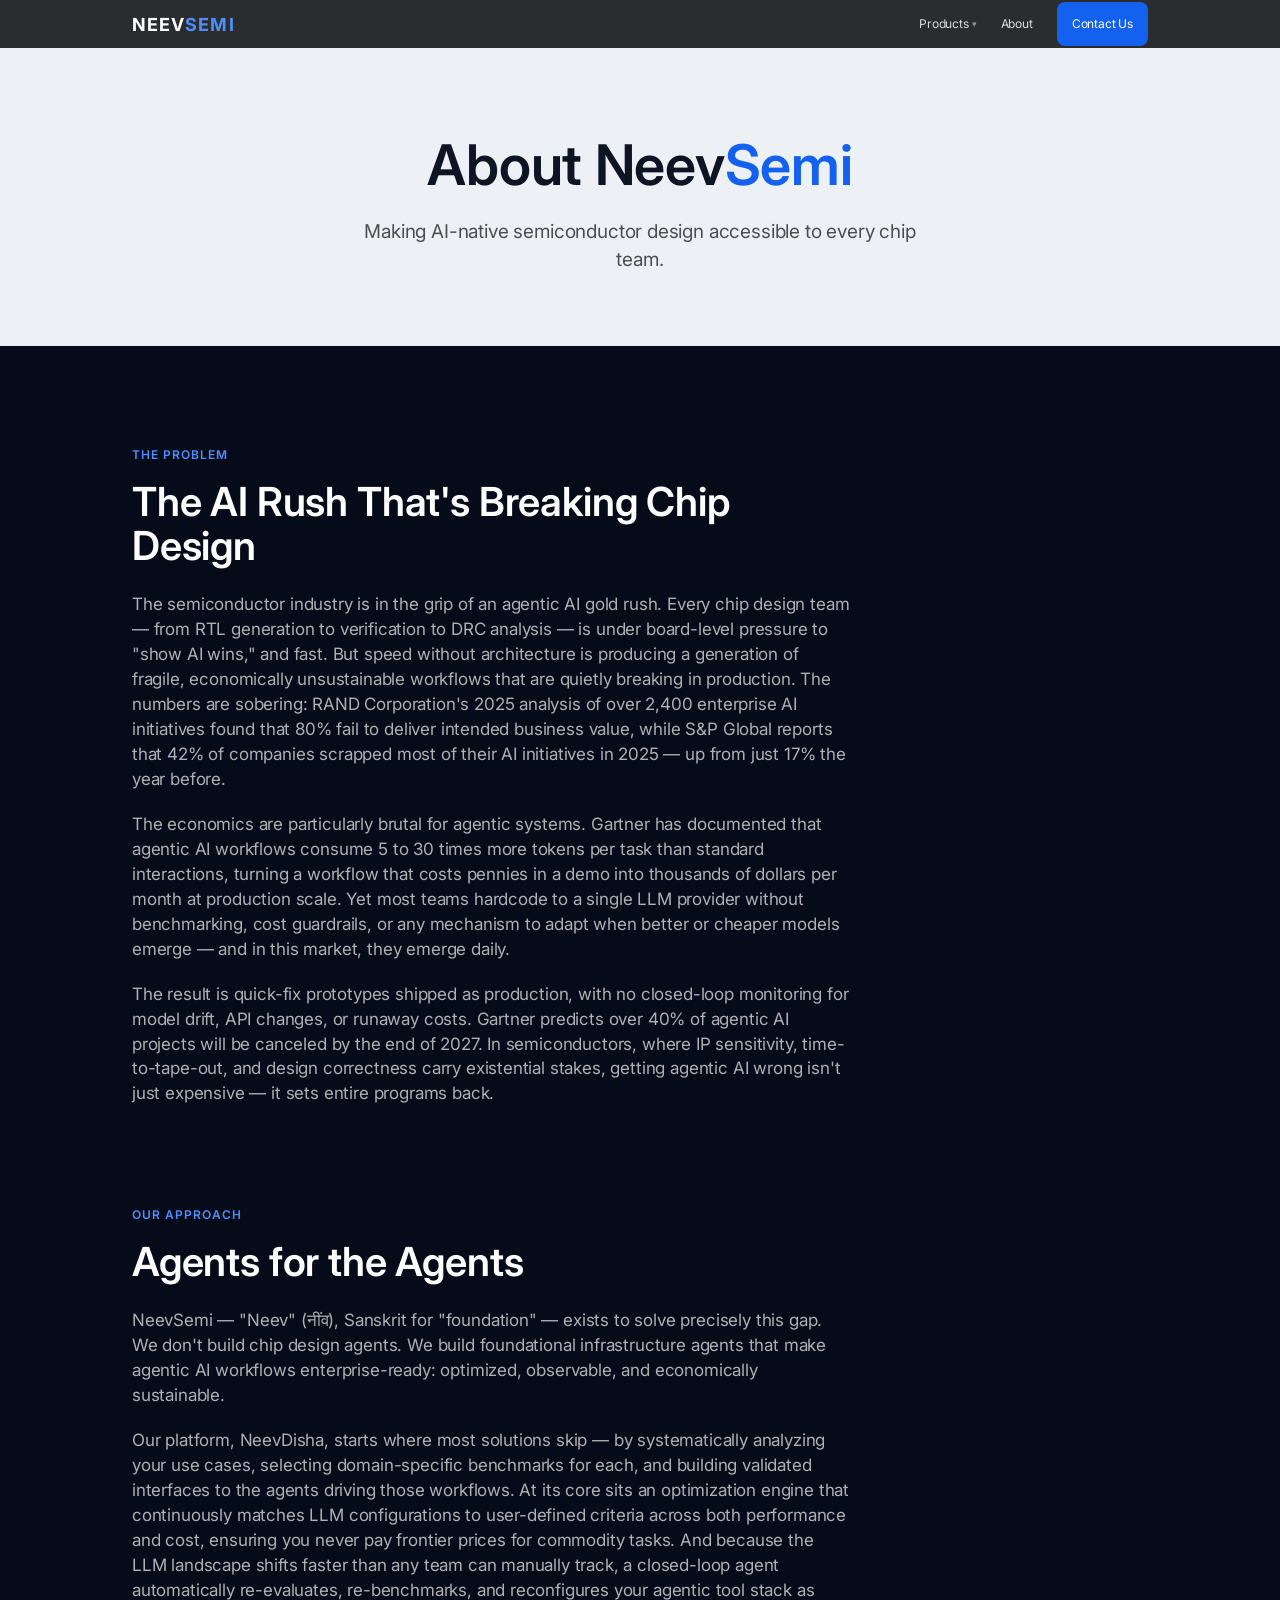
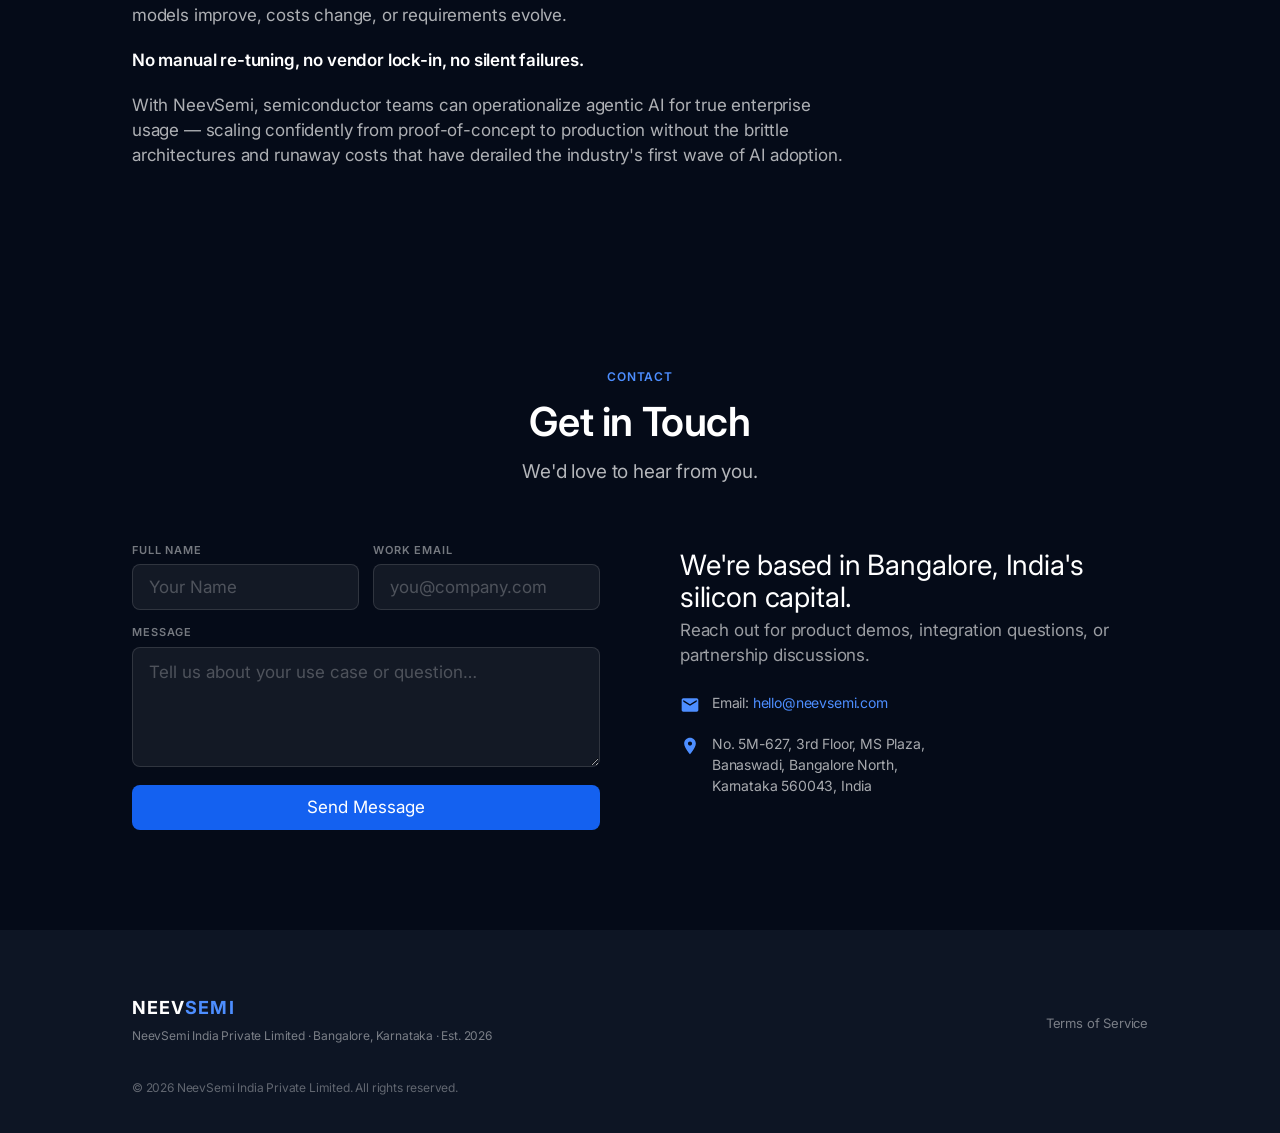
==== about.html @ b7b3175f "Production polish: metadata, security, accessibility, responsive fixes" ====
<!DOCTYPE html>
<html lang="en">
<head>
  <meta charset="UTF-8" />
  <meta name="viewport" content="width=device-width, initial-scale=1.0" />
  <title>About Us | NeevSemi</title>
  <meta name="description" content="NeevSemi builds foundational infrastructure agents that make agentic AI workflows enterprise-ready for semiconductor teams." />
  <link rel="canonical" href="https://neevsemi.com/about.html" />
  <!-- Favicon -->
  <link rel="icon" type="image/png" sizes="32x32" href="logo.png" />
  <link rel="icon" type="image/png" sizes="16x16" href="logo.png" />
  <link rel="apple-touch-icon" href="logo.png" />
  <!-- Open Graph -->
  <meta property="og:type"        content="website" />
  <meta property="og:url"         content="https://neevsemi.com/about.html" />
  <meta property="og:title"       content="About Us | NeevSemi" />
  <meta property="og:description" content="NeevSemi builds foundational infrastructure agents that make agentic AI workflows enterprise-ready for semiconductor teams." />
  <meta property="og:site_name"   content="NeevSemi" />
  <!-- Twitter Card -->
  <meta name="twitter:card"        content="summary" />
  <meta name="twitter:title"       content="About Us | NeevSemi" />
  <meta name="twitter:description" content="NeevSemi builds foundational infrastructure agents that make agentic AI workflows enterprise-ready for semiconductor teams." />
  <link rel="stylesheet" href="css/styles.css" />
</head>
<body>
<a href="#main" class="skip-link">Skip to main content</a>

<!-- ═══ NAV ═══════════════════════════════════════════════════════════ -->
<nav class="nav">
  <div class="nav__inner">
    <a href="index.html" class="nav__logo">Neev<span>Semi</span></a>
    <ul class="nav__links">
      <li class="nav-dropdown">
        <a href="#">Products</a>
        <div class="dropdown-menu">
          <a href="products/neeVdisha.html">NeevDisha<span>Foundational Agentic Platform</span></a>
        </div>
      </li>
      <li><a href="about.html">About</a></li>
      <li><a href="about.html#contact" class="nav__cta-link">Contact Us</a></li>
    </ul>
    <button class="nav__hamburger" aria-label="Menu">
      <span></span><span></span><span></span>
    </button>
  </div>
</nav>

<div class="mobile-menu" role="dialog" aria-modal="true" aria-label="Navigation">
  <a href="products/neeVdisha.html">NeevDisha</a>
  <a href="about.html">About</a>
  <a href="about.html#contact" class="mob-cta">Contact Us</a>
</div>

<main id="main">
<!-- ═══ HERO ═══════════════════════════════════════════════════════════ -->
<section class="section section--light page-hero" style="padding-top:calc(48px + 88px);padding-bottom:72px;text-align:center;">
  <div class="inner">
    <h1 class="fade-up d2" style="font-family:var(--font-display);font-size:56px;font-weight:600;line-height:1.07;color:var(--near-black);max-width:640px;margin:0 auto 22px;">About Neev<span style="color:var(--apple-blue);">Semi</span></h1>
    <p class="fade-up d3" style="font-size:19px;line-height:1.47;color:var(--text-sec-light);max-width:560px;margin:0 auto;">Making AI-native semiconductor design accessible to every chip team.</p>
  </div>
</section>

<!-- ═══ THE PROBLEM ═══════════════════════════════════════════════════════ -->
<section class="section section--dark">
  <div class="inner">
    <div class="reveal" style="max-width:720px;">
      <p style="font-size:12px;font-weight:600;letter-spacing:.08em;text-transform:uppercase;color:var(--bright-blue);margin-bottom:16px;">The Problem</p>
      <h2 style="font-family:var(--font-display);font-size:40px;font-weight:600;line-height:1.10;color:var(--white);margin-bottom:24px;">The AI Rush That's Breaking Chip Design</h2>
      <p style="font-size:17px;line-height:1.47;color:rgba(255,255,255,0.68);margin-bottom:20px;">The semiconductor industry is in the grip of an agentic AI gold rush. Every chip design team — from RTL generation to verification to DRC analysis — is under board-level pressure to "show AI wins," and fast. But speed without architecture is producing a generation of fragile, economically unsustainable workflows that are quietly breaking in production. The numbers are sobering: RAND Corporation's 2025 analysis of over 2,400 enterprise AI initiatives found that 80% fail to deliver intended business value, while S&P Global reports that 42% of companies scrapped most of their AI initiatives in 2025 — up from just 17% the year before.</p>
      <p style="font-size:17px;line-height:1.47;color:rgba(255,255,255,0.68);margin-bottom:20px;">The economics are particularly brutal for agentic systems. Gartner has documented that agentic AI workflows consume 5 to 30 times more tokens per task than standard interactions, turning a workflow that costs pennies in a demo into thousands of dollars per month at production scale. Yet most teams hardcode to a single LLM provider without benchmarking, cost guardrails, or any mechanism to adapt when better or cheaper models emerge — and in this market, they emerge daily.</p>
      <p style="font-size:17px;line-height:1.47;color:rgba(255,255,255,0.68);">The result is quick-fix prototypes shipped as production, with no closed-loop monitoring for model drift, API changes, or runaway costs. Gartner predicts over 40% of agentic AI projects will be canceled by the end of 2027. In semiconductors, where IP sensitivity, time-to-tape-out, and design correctness carry existential stakes, getting agentic AI wrong isn't just expensive — it sets entire programs back.</p>
    </div>
  </div>
</section>

<!-- ═══ ABOUT ════════════════════════════════════════════════════════════ -->
<section class="section section--dark" style="padding-top:0;">
  <div class="inner">
    <div class="reveal" style="max-width:720px;">
      <p style="font-size:12px;font-weight:600;letter-spacing:.08em;text-transform:uppercase;color:var(--bright-blue);margin-bottom:16px;">Our Approach</p>
      <h2 style="font-family:var(--font-display);font-size:40px;font-weight:600;line-height:1.10;color:var(--white);margin-bottom:24px;">Agents for the Agents</h2>
      <p style="font-size:17px;line-height:1.47;color:rgba(255,255,255,0.68);margin-bottom:20px;">NeevSemi — "Neev" (नींव), Sanskrit for "foundation" — exists to solve precisely this gap. We don't build chip design agents. We build foundational infrastructure agents that make agentic AI workflows enterprise-ready: optimized, observable, and economically sustainable.</p>
      <p style="font-size:17px;line-height:1.47;color:rgba(255,255,255,0.68);margin-bottom:20px;">Our platform, NeevDisha, starts where most solutions skip — by systematically analyzing your use cases, selecting domain-specific benchmarks for each, and building validated interfaces to the agents driving those workflows. At its core sits an optimization engine that continuously matches LLM configurations to user-defined criteria across both performance and cost, ensuring you never pay frontier prices for commodity tasks. And because the LLM landscape shifts faster than any team can manually track, a closed-loop agent automatically re-evaluates, re-benchmarks, and reconfigures your agentic tool stack as models improve, costs change, or requirements evolve.</p>
      <p style="font-size:17px;line-height:1.47;color:var(--white);font-weight:600;margin-bottom:20px;">No manual re-tuning, no vendor lock-in, no silent failures.</p>
      <p style="font-size:17px;line-height:1.47;color:rgba(255,255,255,0.68);">With NeevSemi, semiconductor teams can operationalize agentic AI for true enterprise usage — scaling confidently from proof-of-concept to production without the brittle architectures and runaway costs that have derailed the industry's first wave of AI adoption.</p>
    </div>
  </div>
</section>

<!-- ═══ CONTACT ══════════════════════════════════════════════════════════ -->
<section class="section section--dark" id="contact">
  <div class="inner">
    <div class="sec-header reveal">
      <p class="eyebrow">Contact</p>
      <h2>Get in Touch</h2>
      <p>We'd love to hear from you.</p>
    </div>
    <div class="contact-wrap reveal">
      <form class="contact-form" novalidate autocomplete="on">
        <!-- Honeypot — hidden from users, catches bots -->
        <div class="hn-pot" aria-hidden="true">
          <label for="website_url">Website</label>
          <input type="text" id="website_url" name="website_url" tabindex="-1" autocomplete="off" />
        </div>
        <div class="field">
          <label for="fname">Full Name</label>
          <input type="text" id="fname" name="name" placeholder="Your Name" required autocomplete="name" maxlength="200" />
        </div>
        <div class="field">
          <label for="femail">Work Email</label>
          <input type="email" id="femail" name="email" placeholder="you@company.com" required autocomplete="email" maxlength="254" />
        </div>
        <div class="field full">
          <label for="fmsg">Message</label>
          <textarea id="fmsg" name="message" placeholder="Tell us about your use case or question…" required maxlength="5000"></textarea>
        </div>
        <div class="full" style="margin-top:4px;">
          <button type="submit" class="btn btn--blue" style="width:100%;justify-content:center;font-size:17px;padding:13px 22px;" aria-label="Send message">Send Message</button>
        </div>
      </form>
      <div class="contact-info">
        <div>
          <h3>We're based in Bangalore, India's silicon capital.</h3>
          <p>Reach out for product demos, integration questions, or partnership discussions.</p>
        </div>
        <div style="display:flex;flex-direction:column;gap:18px;">
          <div class="info-item">
            <svg viewBox="0 0 24 24" fill="none" xmlns="http://www.w3.org/2000/svg">
              <path d="M20 4H4c-1.1 0-2 .9-2 2v12c0 1.1.9 2 2 2h16c1.1 0 2-.9 2-2V6c0-1.1-.9-2-2-2zm0 4l-8 5-8-5V6l8 5 8-5v2z" fill="currentColor"/>
            </svg>
            <p>Email: <a href="mailto:hello@neevsemi.com">hello@neevsemi.com</a></p>
          </div>
          <div class="info-item">
            <svg viewBox="0 0 24 24" fill="none" xmlns="http://www.w3.org/2000/svg">
              <path d="M12 2C8.13 2 5 5.13 5 9c0 5.25 7 13 7 13s7-7.75 7-13c0-3.87-3.13-7-7-7zm0 9.5c-1.38 0-2.5-1.12-2.5-2.5S10.62 6.5 12 6.5s2.5 1.12 2.5 2.5S13.38 11.5 12 11.5z" fill="currentColor"/>
            </svg>
            <p>No. 5M-627, 3rd Floor, MS Plaza,<br>Banaswadi, Bangalore North,<br>Karnataka 560043, India</p>
          </div>
        </div>
      </div>
    </div>
  </div>
</section>

</main>

<!-- ═══ FOOTER ══════════════════════════════════════════════════════════ -->
<footer class="footer">
  <div class="footer__inner">
    <div class="footer__simple">
      <div class="footer__brand-simple">
        <h3>Neev<span>Semi</span></h3>
        <p>NeevSemi India Private Limited · Bangalore, Karnataka · Est. 2026</p>
      </div>
      <div class="footer__legal-simple">
        <a href="terms.html">Terms of Service</a>
      </div>
    </div>
    <div class="footer__bottom">
      <span>© 2026 NeevSemi India Private Limited. All rights reserved.</span>
      
    </div>
  </div>
</footer>

<script src="js/main.js"></script>
</body>
</html>
---- css/styles.css ----
@import url('https://fonts.googleapis.com/css2?family=Inter:wght@300;400;500;600;700&display=swap');

/* =====================================================================
   NEEVSEMI — Design System
   ===================================================================== */

/* ─── CUSTOM PROPERTIES ─────────────────────────────────────────────── */
:root {
  --black:           #050b18;
  --light-gray:      #edf0f5;
  --near-black:      #0d1524;
  --apple-blue:      #1461f0;
  --link-blue:       #1047cc;
  --bright-blue:     #4d8eff;
  --white:           #ffffff;
  --dark-surf:       #0f1928;
  --dark-surf-2:     #0d1726;
  --text-sec-light:  rgba(0,0,0,0.68);
  --text-tert-light: rgba(0,0,0,0.44);
  --card-shadow:     rgba(10,30,80,0.13) 0px 4px 28px 0px;

  --font-display: 'Inter', 'Segoe UI', 'Helvetica Neue', Arial, sans-serif;
  --font-text:    'Inter', 'Segoe UI', 'Helvetica Neue', Arial, sans-serif;

  --content-max: 1060px;
  --sec-pad: 100px 0;
}

/* ─── RESET ──────────────────────────────────────────────────────────── */
*, *::before, *::after { box-sizing: border-box; margin: 0; padding: 0; }
html  { scroll-behavior: smooth; }
body  {
  font-family: var(--font-text);
  font-size: 17px;
  line-height: 1.5;
  letter-spacing: -0.01em;
  color: var(--near-black);
  background: var(--light-gray);
  -webkit-font-smoothing: antialiased;
  overflow-x: hidden;
}
a    { text-decoration: none; color: inherit; }
img, svg { display: block; max-width: 100%; }
ul   { list-style: none; }
button { cursor: pointer; border: none; background: none; font: inherit; }

/* Scroll margin so anchor links don't hide behind fixed nav */
[id] { scroll-margin-top: 64px; }

/* Skip to main content — keyboard accessibility */
.skip-link {
  position: absolute;
  left: -9999px;
  top: 6px;
  z-index: 99999;
  background: var(--apple-blue);
  color: var(--white);
  padding: 8px 16px;
  border-radius: 4px;
  font-size: 14px;
  font-weight: 600;
}
.skip-link:focus { left: 6px; outline: 2px solid var(--white); }

/* Focus-visible — keyboard nav only, no mouse outline */
:focus { outline: none; }
:focus-visible {
  outline: 2px solid var(--apple-blue);
  outline-offset: 3px;
  border-radius: 4px;
}

/* Reduced motion */
@media (prefers-reduced-motion: reduce) {
  *, *::before, *::after {
    animation-duration: 0.01ms !important;
    animation-iteration-count: 1 !important;
    transition-duration: 0.01ms !important;
  }
}

/* ─── NAVIGATION ─────────────────────────────────────────────────────── */
.nav {
  position: fixed;
  inset: 0 0 auto 0;
  z-index: 9999;
  height: 48px;
  background: rgba(0,0,0,0.82);
  backdrop-filter: saturate(180%) blur(20px);
  -webkit-backdrop-filter: saturate(180%) blur(20px);
  display: flex;
  align-items: center;
}
.nav__inner {
  width: 100%;
  max-width: var(--content-max);
  margin: 0 auto;
  padding: 0 22px;
  display: flex;
  align-items: center;
  justify-content: space-between;
}
.nav__logo {
  font-family: var(--font-display);
  font-size: 18px;
  font-weight: 700;
  color: var(--white);
  letter-spacing: 0.06em;
  text-transform: uppercase;
}
.nav__logo span { color: var(--bright-blue); }

.nav__links {
  display: flex;
  align-items: center;
  gap: 24px;
}
.nav__links a {
  font-size: 12px;
  font-weight: 400;
  color: rgba(255,255,255,0.82);
  transition: color 0.2s;
}
.nav__links a:hover { color: var(--white); }

.nav__links .nav-dropdown {
  position: relative;
}
.nav__links .nav-dropdown > a { display: flex; align-items: center; gap: 3px; }
.nav__links .nav-dropdown > a::after {
  content: '▾';
  font-size: 9px;
  opacity: 0.6;
}
.dropdown-menu {
  opacity: 0;
  pointer-events: none;
  position: absolute;
  top: calc(100% + 12px);
  left: 50%;
  transform: translateX(-50%) translateY(6px);
  background: rgba(30,30,30,0.96);
  backdrop-filter: blur(20px);
  border-radius: 12px;
  padding: 8px;
  min-width: 200px;
  box-shadow: 0 8px 32px rgba(0,0,0,0.4);
  transition: opacity 0.18s ease, transform 0.18s ease;
}
/* invisible bridge covers the gap between the trigger and dropdown */
.dropdown-menu::before {
  content: '';
  position: absolute;
  top: -16px;
  left: 0;
  right: 0;
  height: 16px;
}
.nav-dropdown:hover .dropdown-menu {
  opacity: 1;
  pointer-events: auto;
  transform: translateX(-50%) translateY(0);
}
.dropdown-menu a {
  display: block;
  padding: 10px 14px;
  font-size: 13px;
  color: rgba(255,255,255,0.82);
  border-radius: 8px;
  transition: background 0.15s;
}
.dropdown-menu a:hover { background: rgba(255,255,255,0.08); color: var(--white); }
.dropdown-menu a span {
  display: block;
  font-size: 11px;
  color: rgba(255,255,255,0.4);
  margin-top: 2px;
}

.nav__cta-link {
  background: var(--apple-blue) !important;
  color: var(--white) !important;
  padding: 6px 15px;
  border-radius: 8px;
  font-size: 12px !important;
  opacity: 1 !important;
}
.nav__cta-link:hover { background: #1052d6 !important; }

/* Hamburger */
.nav__hamburger {
  display: none;
  flex-direction: column;
  gap: 5px;
  padding: 6px;
}
.nav__hamburger span {
  display: block;
  width: 20px;
  height: 1.5px;
  background: var(--white);
  transition: transform 0.3s, opacity 0.3s;
  border-radius: 2px;
}
.nav__hamburger.open span:nth-child(1) { transform: translateY(6.5px) rotate(45deg); }
.nav__hamburger.open span:nth-child(2) { opacity: 0; }
.nav__hamburger.open span:nth-child(3) { transform: translateY(-6.5px) rotate(-45deg); }

/* Mobile overlay */
.mobile-menu {
  display: none;
  position: fixed;
  inset: 48px 0 0 0;
  z-index: 9998;
  background: rgba(0,0,0,0.97);
  flex-direction: column;
  align-items: center;
  justify-content: center;
  gap: 28px;
  opacity: 0;
  pointer-events: none;
  transition: opacity 0.25s;
}
.mobile-menu.open { opacity: 1; pointer-events: all; }
.mobile-menu a {
  font-family: var(--font-display);
  font-size: 28px;
  font-weight: 400;
  color: var(--white);
  letter-spacing: 0.196px;
  transition: color 0.2s;
}
.mobile-menu a:hover { color: var(--bright-blue); }
.mobile-menu .mob-cta {
  background: var(--apple-blue);
  padding: 10px 28px;
  border-radius: 8px;
  font-size: 17px !important;
  color: var(--white);
}

/* ─── SECTIONS ───────────────────────────────────────────────────────── */
.section { width: 100%; padding: var(--sec-pad); }
.section--dark  { background: var(--black);      color: var(--white); }
.section--light { background: var(--light-gray); color: var(--near-black); }
.section--white { background: var(--white);      color: var(--near-black); }
.inner {
  max-width: var(--content-max);
  margin: 0 auto;
  padding: 0 22px;
}

/* ─── HERO ───────────────────────────────────────────────────────────── */
.hero {
  min-height: 100vh;
  display: flex;
  align-items: center;
  justify-content: center;
  padding-top: 48px;
  text-align: center;
  position: relative;
  overflow: hidden;
}
.hero__bg-pattern {
  position: absolute;
  inset: 0;
  pointer-events: none;
  opacity: 0.04;
}
.hero__content { position: relative; z-index: 1; }

.hero__eyebrow {
  font-family: var(--font-text);
  font-size: 14px;
  font-weight: 600;
  letter-spacing: 0.08em;
  text-transform: uppercase;
  color: var(--bright-blue);
  margin-bottom: 20px;
  display: flex;
  align-items: center;
  justify-content: center;
  gap: 8px;
}
.hero__eyebrow::before,
.hero__eyebrow::after {
  content: '';
  width: 32px;
  height: 1px;
  background: var(--bright-blue);
  opacity: 0.5;
}
.hero__headline {
  font-family: var(--font-display);
  font-size: 56px;
  font-weight: 600;
  line-height: 1.07;
  letter-spacing: -0.28px;
  max-width: 680px;
  margin: 0 auto 24px;
}
.hero__headline em { font-style: normal; color: var(--bright-blue); }
.hero__sub {
  font-size: 19px;
  font-weight: 400;
  line-height: 1.47;
  letter-spacing: -0.374px;
  max-width: 560px;
  margin: 0 auto 16px;
}
.hero--dark .hero__sub { color: rgba(255,255,255,0.72); }

.hero__tagline {
  font-size: 14px;
  color: rgba(255,255,255,0.38);
  letter-spacing: 0.04em;
  margin-bottom: 40px;
  font-family: var(--font-text);
}
.hero__tagline span { color: rgba(255,255,255,0.6); }

.hero__ctas {
  display: flex;
  gap: 16px;
  justify-content: center;
  flex-wrap: wrap;
}

/* ─── BUTTONS ────────────────────────────────────────────────────────── */
.btn {
  display: inline-flex;
  align-items: center;
  justify-content: center;
  font-family: var(--font-text);
  font-size: 17px;
  font-weight: 400;
  line-height: 1;
  padding: 10px 22px;
  border-radius: 8px;
  border: 1px solid transparent;
  transition: background 0.18s, border-color 0.18s;
}
.btn--blue       { background: var(--apple-blue); color: var(--white); }
.btn--blue:hover { background: #1052d6; }
.btn--dark       { background: var(--near-black); color: var(--white); }
.btn--dark:hover { background: #162035; }

.btn--pill-white {
  background: transparent;
  color: var(--white);
  border-color: rgba(255,255,255,0.45);
  border-radius: 8px;
}
.btn--pill-white:hover { border-color: var(--white); }

.btn--pill-blue-outline {
  background: transparent;
  color: var(--link-blue);
  border-color: var(--link-blue);
  border-radius: 8px;
}
.btn--pill-blue-outline:hover { background: rgba(20,97,240,0.07); }

.btn--pill-blue {
  background: var(--apple-blue);
  color: var(--white);
  border-radius: 8px;
  padding: 10px 22px;
}
.btn--pill-blue:hover { background: #1052d6; }

/* ─── LEARN MORE LINKS ───────────────────────────────────────────────── */
.lm { font-size: 17px; color: var(--bright-blue); display: inline-flex; align-items: center; gap: 3px; }
.lm::after { content: ' ›'; }
.lm:hover  { text-decoration: underline; }
.lm--dark  { color: var(--link-blue); }

/* ─── SECTION HEADER ─────────────────────────────────────────────────── */
.sec-header        { text-align: center; margin-bottom: 56px; }
.sec-header .eyebrow {
  font-size: 12px;
  font-weight: 600;
  letter-spacing: 0.08em;
  text-transform: uppercase;
  margin-bottom: 14px;
}
.section--dark  .sec-header .eyebrow { color: var(--bright-blue); }
.section--light .sec-header .eyebrow { color: var(--apple-blue); }

.sec-header h2 {
  font-family: var(--font-display);
  font-size: 40px;
  font-weight: 600;
  line-height: 1.10;
  letter-spacing: -0.01em;
  margin-bottom: 14px;
}
.section--dark  .sec-header h2 { color: var(--white); }
.section--light .sec-header h2 { color: var(--near-black); }

.sec-header p {
  font-size: 19px;
  font-weight: 400;
  line-height: 1.47;
  max-width: 560px;
  margin: 0 auto;
}
.section--dark  .sec-header p { color: rgba(255,255,255,0.70); }
.section--light .sec-header p { color: var(--text-sec-light); }

/* ─── VALUE PROPS ────────────────────────────────────────────────────── */
.value-grid {
  display: grid;
  grid-template-columns: repeat(3, 1fr);
  gap: 20px;
}
.value-card {
  background: var(--white);
  border-radius: 12px;
  padding: 36px 28px;
  box-shadow: var(--card-shadow);
}
.value-card__icon {
  width: 44px;
  height: 44px;
  margin-bottom: 20px;
  color: var(--apple-blue);
}
.value-card__title {
  font-family: var(--font-display);
  font-size: 21px;
  font-weight: 700;
  line-height: 1.19;
  letter-spacing: 0.231px;
  color: var(--near-black);
  margin-bottom: 10px;
}
.value-card__body {
  font-size: 17px;
  line-height: 1.47;
  letter-spacing: -0.374px;
  color: var(--text-sec-light);
}

/* ─── PRODUCT CARDS ──────────────────────────────────────────────────── */
.product-grid {
  display: grid;
  grid-template-columns: repeat(3, 1fr);
  gap: 20px;
}
.product-card {
  background: var(--white);
  border-radius: 12px;
  overflow: hidden;
  box-shadow: var(--card-shadow);
  display: flex;
  flex-direction: column;
}
.product-card__vis {
  background: var(--near-black);
  min-height: 210px;
  display: flex;
  align-items: center;
  justify-content: center;
  padding: 32px;
}
.product-card__tag {
  font-size: 11px;
  font-weight: 600;
  letter-spacing: 0.1em;
  text-transform: uppercase;
  color: var(--bright-blue);
  margin-bottom: 6px;
}
.product-card__body {
  padding: 24px 24px 28px;
  flex: 1;
  display: flex;
  flex-direction: column;
}
.product-card__title {
  font-family: var(--font-display);
  font-size: 21px;
  font-weight: 700;
  line-height: 1.19;
  letter-spacing: 0.231px;
  color: var(--near-black);
  margin-bottom: 8px;
}
.product-card__desc {
  font-size: 14px;
  line-height: 1.43;
  letter-spacing: -0.224px;
  color: var(--text-sec-light);
  flex: 1;
  margin-bottom: 20px;
}
.product-card__links { display: flex; gap: 18px; align-items: center; }
.pc-link {
  font-size: 14px;
  letter-spacing: -0.224px;
  color: var(--link-blue);
  display: inline-flex;
  align-items: center;
  gap: 2px;
}
.pc-link::after  { content: ' ›'; }
.pc-link:hover   { text-decoration: underline; }

/* ─── PLATFORM SECTION ───────────────────────────────────────────────── */
.platform-intro { max-width: 640px; margin: 0 auto 56px; text-align: center; }
.platform-intro h2 {
  font-family: var(--font-display);
  font-size: 40px;
  font-weight: 600;
  line-height: 1.10;
  color: var(--white);
  margin-bottom: 12px;
}
.platform-intro .sub-name {
  font-size: 14px;
  color: rgba(255,255,255,0.4);
  letter-spacing: 0.04em;
  margin-bottom: 20px;
}
.platform-intro p { font-size: 17px; color: rgba(255,255,255,0.72); line-height: 1.47; }

/* ─── ARCH STEPS ─────────────────────────────────────────────────────── */
.arch-strip {
  display: grid;
  grid-template-columns: repeat(4, 1fr);
  gap: 3px;
  border-radius: 12px;
  overflow: hidden;
  margin-top: 16px;
}
.arch-step {
  background: var(--dark-surf);
  padding: 28px 20px 24px;
  text-align: center;
}
.arch-step__num {
  font-family: var(--font-display);
  font-size: 36px;
  font-weight: 600;
  color: var(--apple-blue);
  margin-bottom: 10px;
  line-height: 1;
}
.arch-step__title {
  font-size: 13px;
  font-weight: 600;
  letter-spacing: 0.06em;
  text-transform: uppercase;
  color: var(--white);
  margin-bottom: 8px;
}
.arch-step__desc {
  font-size: 12px;
  color: rgba(255,255,255,0.52);
  line-height: 1.5;
}

/* ─── ADVANTAGES GRID ────────────────────────────────────────────────── */
.adv-grid {
  display: grid;
  grid-template-columns: repeat(3, 1fr);
  gap: 16px;
  margin-top: 8px;
}
.adv-card {
  background: var(--dark-surf);
  border-radius: 10px;
  padding: 26px 22px;
}
.adv-card__title {
  font-family: var(--font-display);
  font-size: 17px;
  font-weight: 700;
  line-height: 1.24;
  color: var(--white);
  margin-bottom: 10px;
}
.adv-card__body {
  font-size: 14px;
  line-height: 1.43;
  letter-spacing: -0.224px;
  color: rgba(255,255,255,0.58);
}

/* ─── USE CASE CHIPS ─────────────────────────────────────────────────── */
.use-cases { display: flex; flex-wrap: wrap; gap: 10px; margin-top: 32px; }
.chip {
  padding: 8px 18px;
  border-radius: 980px;
  font-size: 14px;
  letter-spacing: -0.224px;
  border: 1px solid;
}
.chip--on {
  background: rgba(0,113,227,0.14);
  border-color: rgba(0,113,227,0.5);
  color: var(--bright-blue);
}
.chip--soon {
  background: rgba(255,255,255,0.04);
  border-color: rgba(255,255,255,0.12);
  color: rgba(255,255,255,0.44);
}

/* ─── BENCHMARK BARS ─────────────────────────────────────────────────── */
.bench-wrap { display: flex; flex-direction: column; gap: 14px; }
.bench-row  { display: flex; align-items: center; gap: 12px; }
.bench-lbl  {
  font-size: 13px;
  font-weight: 500;
  color: rgba(255,255,255,0.82);
  width: 86px;
  text-align: right;
  flex-shrink: 0;
}
.bench-track {
  flex: 1;
  height: 7px;
  background: rgba(255,255,255,0.08);
  border-radius: 980px;
  overflow: hidden;
}
.bench-fill {
  height: 100%;
  border-radius: 980px;
  background: var(--apple-blue);
  width: 0;
  transition: width 1.2s cubic-bezier(0.4, 0, 0.2, 1);
}
.bench-fill.best { background: var(--bright-blue); }
.bench-val {
  font-size: 13px;
  font-weight: 600;
  color: rgba(255,255,255,0.6);
  width: 38px;
  flex-shrink: 0;
}

/* ─── STATS ROW ──────────────────────────────────────────────────────── */
.stats-row { display: flex; gap: 64px; justify-content: center; margin-top: 56px; flex-wrap: wrap; }
.stat { text-align: center; }
.stat__num {
  font-family: var(--font-display);
  font-size: 40px;
  font-weight: 600;
  color: var(--bright-blue);
  line-height: 1;
  margin-bottom: 8px;
}
.stat__lbl { font-size: 14px; color: rgba(255,255,255,0.55); letter-spacing: -0.224px; }

/* ─── ARCHITECTURE DIAGRAM ───────────────────────────────────────────── */
.arch-diag {
  background: var(--dark-surf);
  border-radius: 12px;
  padding: 36px;
  margin-top: 48px;
  text-align: center;
}
.arch-diag__label {
  font-size: 11px;
  font-weight: 600;
  letter-spacing: 0.1em;
  text-transform: uppercase;
  color: rgba(255,255,255,0.38);
  margin-bottom: 28px;
}
.arch-layers { display: flex; flex-direction: column; align-items: center; gap: 6px; }
.arch-layer {
  width: 100%;
  max-width: 520px;
  padding: 14px 20px;
  border-radius: 8px;
  font-size: 14px;
  font-weight: 600;
  text-align: center;
}
.arch-layer--top {
  background: rgba(41,151,255,0.12);
  border: 1px solid rgba(41,151,255,0.28);
  color: var(--bright-blue);
}
.arch-layer--mid {
  background: var(--apple-blue);
  color: var(--white);
}
.arch-layer--bot {
  background: rgba(255,255,255,0.05);
  border: 1px solid rgba(255,255,255,0.1);
  color: rgba(255,255,255,0.65);
  display: flex;
  gap: 24px;
  justify-content: center;
  flex-wrap: wrap;
}
.arch-arrow { color: rgba(255,255,255,0.25); font-size: 16px; line-height: 1; }
.arch-meta  { margin-top: 18px; font-size: 11px; color: rgba(255,255,255,0.3); letter-spacing: 0.04em; }

/* ─── DEPLOY BOX ─────────────────────────────────────────────────────── */
.deploy-box {
  border: 1px solid rgba(255,255,255,0.12);
  border-radius: 12px;
  padding: 32px;
  margin-top: 48px;
  text-align: center;
  position: relative;
}
.deploy-box__label {
  position: absolute;
  top: -10px;
  left: 50%;
  transform: translateX(-50%);
  background: var(--black);
  padding: 0 12px;
  font-size: 11px;
  font-weight: 600;
  letter-spacing: 0.1em;
  text-transform: uppercase;
  color: rgba(255,255,255,0.4);
  white-space: nowrap;
}
.deploy-inner {
  display: grid;
  grid-template-columns: repeat(3, 1fr);
  gap: 16px;
  margin-top: 8px;
}
.deploy-item {
  background: var(--dark-surf);
  border-radius: 8px;
  padding: 20px 16px;
  font-size: 13px;
  font-weight: 600;
  color: rgba(255,255,255,0.72);
  text-align: center;
}
.deploy-item svg { width: 28px; height: 28px; margin: 0 auto 8px; }

/* ─── FEATURE LIST ───────────────────────────────────────────────────── */
.feat-list { display: flex; flex-direction: column; gap: 18px; }
.feat-item {
  display: flex;
  align-items: flex-start;
  gap: 14px;
}
.feat-check {
  width: 22px;
  height: 22px;
  background: var(--apple-blue);
  border-radius: 50%;
  flex-shrink: 0;
  display: flex;
  align-items: center;
  justify-content: center;
  margin-top: 1px;
}
.feat-check::after {
  content: '✓';
  font-size: 11px;
  font-weight: 700;
  color: var(--white);
}
.feat-item p {
  font-size: 17px;
  line-height: 1.47;
  letter-spacing: -0.374px;
}
.feat-item--light p { color: var(--text-sec-light); }
.feat-item--dark  p { color: rgba(255,255,255,0.78); }

/* ─── CONTACT FORM ───────────────────────────────────────────────────── */
.contact-wrap {
  display: grid;
  grid-template-columns: 1fr 1fr;
  gap: 80px;
  align-items: start;
}
.contact-form {
  display: grid;
  grid-template-columns: 1fr 1fr;
  gap: 14px;
}
.contact-form .full { grid-column: 1 / -1; }
.field { display: flex; flex-direction: column; gap: 6px; }
.field label {
  font-size: 11px;
  font-weight: 600;
  letter-spacing: 0.08em;
  text-transform: uppercase;
  color: rgba(255,255,255,0.45);
}
.field input,
.field textarea {
  background: rgba(255,255,255,0.06);
  border: 1px solid rgba(255,255,255,0.12);
  border-radius: 8px;
  padding: 12px 16px;
  font-family: var(--font-text);
  font-size: 17px;
  color: var(--white);
  outline: none;
  transition: border-color 0.2s;
  width: 100%;
}
.field input:focus,
.field textarea:focus {
  border-color: var(--apple-blue);
  outline: 2px solid rgba(0,113,227,0.35);
}
.field textarea     { resize: vertical; min-height: 120px; line-height: 1.47; }
.field ::placeholder { color: rgba(255,255,255,0.25); }
.field--error { border-color: #ff3b30 !important; outline: 2px solid rgba(255,59,48,0.25) !important; }

.contact-info { display: flex; flex-direction: column; gap: 24px; padding-top: 8px; }
.contact-info h3 {
  font-family: var(--font-display);
  font-size: 28px;
  font-weight: 400;
  line-height: 1.14;
  color: var(--white);
  margin-bottom: 4px;
}
.contact-info p { font-size: 17px; color: rgba(255,255,255,0.60); line-height: 1.47; }

.info-item { display: flex; align-items: flex-start; gap: 12px; }
.info-item svg {
  width: 20px;
  height: 20px;
  color: var(--bright-blue);
  flex-shrink: 0;
  margin-top: 3px;
}
.info-item p { font-size: 14px; color: rgba(255,255,255,0.65); line-height: 1.5; }
.info-item a { color: var(--bright-blue); }
.info-item a:hover { text-decoration: underline; }

/* ─── ABOUT SPLIT ────────────────────────────────────────────────────── */
.about-split {
  display: grid;
  grid-template-columns: 1fr 1fr;
  gap: 80px;
  align-items: center;
}
.about-split__text h2 {
  font-family: var(--font-display);
  font-size: 40px;
  font-weight: 600;
  line-height: 1.10;
  color: var(--near-black);
  margin-bottom: 20px;
}
.about-split__text p {
  font-size: 17px;
  line-height: 1.47;
  color: var(--text-sec-light);
  margin-bottom: 14px;
}
.about-split__visual {
  display: flex;
  flex-direction: column;
  gap: 16px;
}
.about-stat-card {
  background: var(--white);
  border-radius: 12px;
  padding: 24px 28px;
  box-shadow: var(--card-shadow);
  display: flex;
  align-items: center;
  gap: 20px;
}
.about-stat-card__num {
  font-family: var(--font-display);
  font-size: 36px;
  font-weight: 600;
  color: var(--apple-blue);
  line-height: 1;
  white-space: nowrap;
}
.about-stat-card__text { font-size: 14px; color: var(--text-sec-light); line-height: 1.4; }
.about-stat-card__text strong { font-weight: 600; color: var(--near-black); display: block; font-size: 15px; }

/* ─── TEAM CARDS ─────────────────────────────────────────────────────── */
.team-grid { display: grid; grid-template-columns: repeat(3, 1fr); gap: 20px; }
.team-card {
  background: var(--white);
  border-radius: 12px;
  padding: 28px 24px;
  box-shadow: var(--card-shadow);
  text-align: center;
}
.team-card__avatar {
  width: 64px;
  height: 64px;
  border-radius: 50%;
  background: linear-gradient(135deg, var(--apple-blue), var(--bright-blue));
  display: flex;
  align-items: center;
  justify-content: center;
  margin: 0 auto 16px;
  font-family: var(--font-display);
  font-size: 22px;
  font-weight: 600;
  color: var(--white);
}
.team-card__name {
  font-family: var(--font-display);
  font-size: 17px;
  font-weight: 600;
  color: var(--near-black);
  margin-bottom: 6px;
}
.team-card__role {
  font-size: 14px;
  color: var(--apple-blue);
  font-weight: 500;
  margin-bottom: 4px;
}
.team-card__din {
  font-size: 12px;
  color: rgba(0,0,0,0.38);
  letter-spacing: 0.03em;
}

/* ─── PAGE HERO (product pages) ──────────────────────────────────────── */
.page-hero {
  padding-top: calc(48px + 88px);
  padding-bottom: 88px;
  text-align: center;
}
.page-hero .eyebrow {
  font-size: 12px;
  font-weight: 600;
  letter-spacing: 0.1em;
  text-transform: uppercase;
  color: var(--bright-blue);
  margin-bottom: 18px;
}
.page-hero h1 {
  font-family: var(--font-display);
  font-size: 56px;
  font-weight: 600;
  line-height: 1.07;
  letter-spacing: -0.28px;
  margin-bottom: 22px;
  max-width: 700px;
  margin-left: auto;
  margin-right: auto;
}
.page-hero p {
  font-size: 19px;
  line-height: 1.47;
  color: rgba(255,255,255,0.70);
  max-width: 560px;
  margin: 0 auto 36px;
}

/* ─── TWO-COL SPLIT ──────────────────────────────────────────────────── */
.two-col {
  display: grid;
  grid-template-columns: 1fr 1fr;
  gap: 72px;
  align-items: center;
}

/* ─── CTA BANNER ─────────────────────────────────────────────────────── */
.cta-banner { text-align: center; padding: 88px 22px; }
.cta-banner h2 {
  font-family: var(--font-display);
  font-size: 40px;
  font-weight: 600;
  line-height: 1.10;
  color: var(--white);
  margin-bottom: 14px;
}
.cta-banner p {
  font-size: 19px;
  color: rgba(255,255,255,0.68);
  margin-bottom: 36px;
  max-width: 480px;
  margin-left: auto;
  margin-right: auto;
}
.cta-banner .cta-btns { display: flex; gap: 16px; justify-content: center; flex-wrap: wrap; }

/* ─── FOOTER ─────────────────────────────────────────────────────────── */
.footer { background: var(--near-black); padding: 64px 0 36px; }
.footer__inner { max-width: var(--content-max); margin: 0 auto; padding: 0 22px; }
.footer__grid {
  display: grid;
  grid-template-columns: 1.6fr 1fr 1fr 1fr 1fr;
  gap: 40px;
  padding-bottom: 52px;
  border-bottom: 1px solid rgba(255,255,255,0.08);
  margin-bottom: 28px;
}
.footer__brand h3 {
  font-family: var(--font-display);
  font-size: 18px;
  font-weight: 700;
  color: var(--white);
  letter-spacing: 0.06em;
  text-transform: uppercase;
  margin-bottom: 8px;
}
.footer__brand h3 span { color: var(--bright-blue); }
.footer__brand .tagline {
  font-size: 11px;
  letter-spacing: 0.08em;
  text-transform: uppercase;
  color: rgba(255,255,255,0.35);
  margin-bottom: 14px;
}
.footer__brand p {
  font-size: 12px;
  color: rgba(255,255,255,0.45);
  line-height: 1.6;
  max-width: 240px;
  margin-bottom: 16px;
}
.footer__brand-links { display: flex; gap: 14px; }
.footer__brand-links a {
  font-size: 12px;
  color: rgba(255,255,255,0.45);
  transition: color 0.2s;
}
.footer__brand-links a:hover { color: var(--white); }

/* Simple footer layout */
.footer__simple {
  display: flex;
  align-items: center;
  justify-content: space-between;
  gap: 24px;
  margin-bottom: 28px;
  flex-wrap: wrap;
}
.footer__brand-simple h3 {
  font-family: var(--font-display);
  font-size: 18px;
  font-weight: 700;
  color: var(--white);
  letter-spacing: 0.06em;
  text-transform: uppercase;
  margin-bottom: 6px;
}
.footer__brand-simple h3 span { color: var(--bright-blue); }
.footer__brand-simple p {
  font-size: 12px;
  color: rgba(255,255,255,0.45);
  margin-bottom: 6px;
}
.footer__brand-simple a {
  font-size: 12px;
  color: rgba(255,255,255,0.45);
  transition: color 0.2s;
}
.footer__brand-simple a:hover { color: var(--white); }
.footer__legal-simple a {
  font-size: 13px;
  color: rgba(255,255,255,0.45);
  transition: color 0.2s;
}
.footer__legal-simple a:hover { color: var(--white); }

.footer__col h4 {
  font-size: 11px;
  font-weight: 600;
  letter-spacing: 0.08em;
  text-transform: uppercase;
  color: rgba(255,255,255,0.42);
  margin-bottom: 18px;
}
.footer__col ul { display: flex; flex-direction: column; gap: 10px; }
.footer__col ul a {
  font-size: 13px;
  color: rgba(255,255,255,0.65);
  transition: color 0.2s;
}
.footer__col ul a:hover { color: var(--white); }

.footer__bottom {
  display: flex;
  align-items: center;
  justify-content: space-between;
  font-size: 12px;
  color: rgba(255,255,255,0.35);
}
.footer__bottom a { color: rgba(255,255,255,0.45); }
.footer__bottom a:hover { color: var(--white); }

/* ─── ANIMATIONS ─────────────────────────────────────────────────────── */
@keyframes fadeUp {
  from { opacity: 0; transform: translateY(24px); }
  to   { opacity: 1; transform: translateY(0); }
}
.fade-up { animation: fadeUp 0.7s cubic-bezier(0.4, 0, 0.2, 1) forwards; opacity: 0; }
.fade-up.d1 { animation-delay: 0.1s; }
.fade-up.d2 { animation-delay: 0.22s; }
.fade-up.d3 { animation-delay: 0.34s; }
.fade-up.d4 { animation-delay: 0.46s; }
.fade-up.d5 { animation-delay: 0.58s; }

.reveal { opacity: 0; transform: translateY(20px); transition: opacity 0.6s ease, transform 0.6s ease; }
.reveal.visible { opacity: 1; transform: none; }

/* ─── RESPONSIVE ─────────────────────────────────────────────────────── */
@media (max-width: 1024px) {
  .hero__headline, .page-hero h1 { font-size: 40px; }
  .sec-header h2, .cta-banner h2 { font-size: 34px; }
  .arch-strip { grid-template-columns: repeat(2, 1fr); }
  .footer__grid { grid-template-columns: 1fr 1fr 1fr; }
  .footer__brand { grid-column: 1 / -1; }
}
@media (max-width: 768px) {
  :root { --sec-pad: 72px 0; }
  .hero__headline, .page-hero h1 { font-size: 32px; letter-spacing: -0.16px; }
  .sec-header h2, .cta-banner h2 { font-size: 28px; }
  .value-grid, .product-grid, .adv-grid, .team-grid { grid-template-columns: 1fr; }
  .two-col, .about-split, .contact-wrap { grid-template-columns: 1fr; gap: 48px; }
  .contact-form { grid-template-columns: 1fr; }
  .arch-strip { grid-template-columns: 1fr; }
  .stats-row { gap: 40px; }
  .deploy-inner { grid-template-columns: 1fr; }
  .nav__links { display: none; }
  .nav__hamburger { display: flex; }
  .mobile-menu { display: flex; }
  .footer__grid { grid-template-columns: 1fr 1fr; gap: 28px; }
  .footer__bottom { flex-direction: column; gap: 10px; text-align: center; }
  .hero__eyebrow::before, .hero__eyebrow::after { width: 20px; }
}
@media (max-width: 480px) {
  .hero__headline, .page-hero h1 { font-size: 28px; }
  .btn { font-size: 15px; padding: 9px 18px; }
  .footer__grid { grid-template-columns: 1fr; }
  .footer__simple { flex-direction: column; align-items: flex-start; gap: 16px; }
  .inner { padding: 0 16px; }
}

/* ─── MOBILE DROPDOWN (touch devices) ───────────────────────────────── */
.nav-dropdown.open .dropdown-menu {
  opacity: 1;
  pointer-events: auto;
  transform: translateX(-50%) translateY(0);
}

/* ─── MINIMUM TOUCH TARGETS ─────────────────────────────────────────── */
.nav__links > li > a,
.nav__cta-link,
.mobile-menu a,
.dropdown-menu a {
  min-height: 44px;
  display: flex;
  align-items: center;
}
.nav__links .nav-dropdown > a { display: flex; align-items: center; gap: 3px; min-height: 44px; }

/* ─── HONEYPOT FIELD (hidden from users, visible to bots) ───────────── */
.hn-pot {
  position: absolute;
  left: -9999px;
  opacity: 0;
  pointer-events: none;
  height: 0;
  overflow: hidden;
}

/* ─── FORM LOADING STATE ─────────────────────────────────────────────── */
.btn[disabled] { opacity: 0.7; cursor: not-allowed; }

/* ─── PRINT STYLES ───────────────────────────────────────────────────── */
@media print {
  .nav, .mobile-menu, .hero__ctas, footer { display: none !important; }
  body { background: white; color: black; }
  .section--dark { background: white !important; color: black !important; }
}
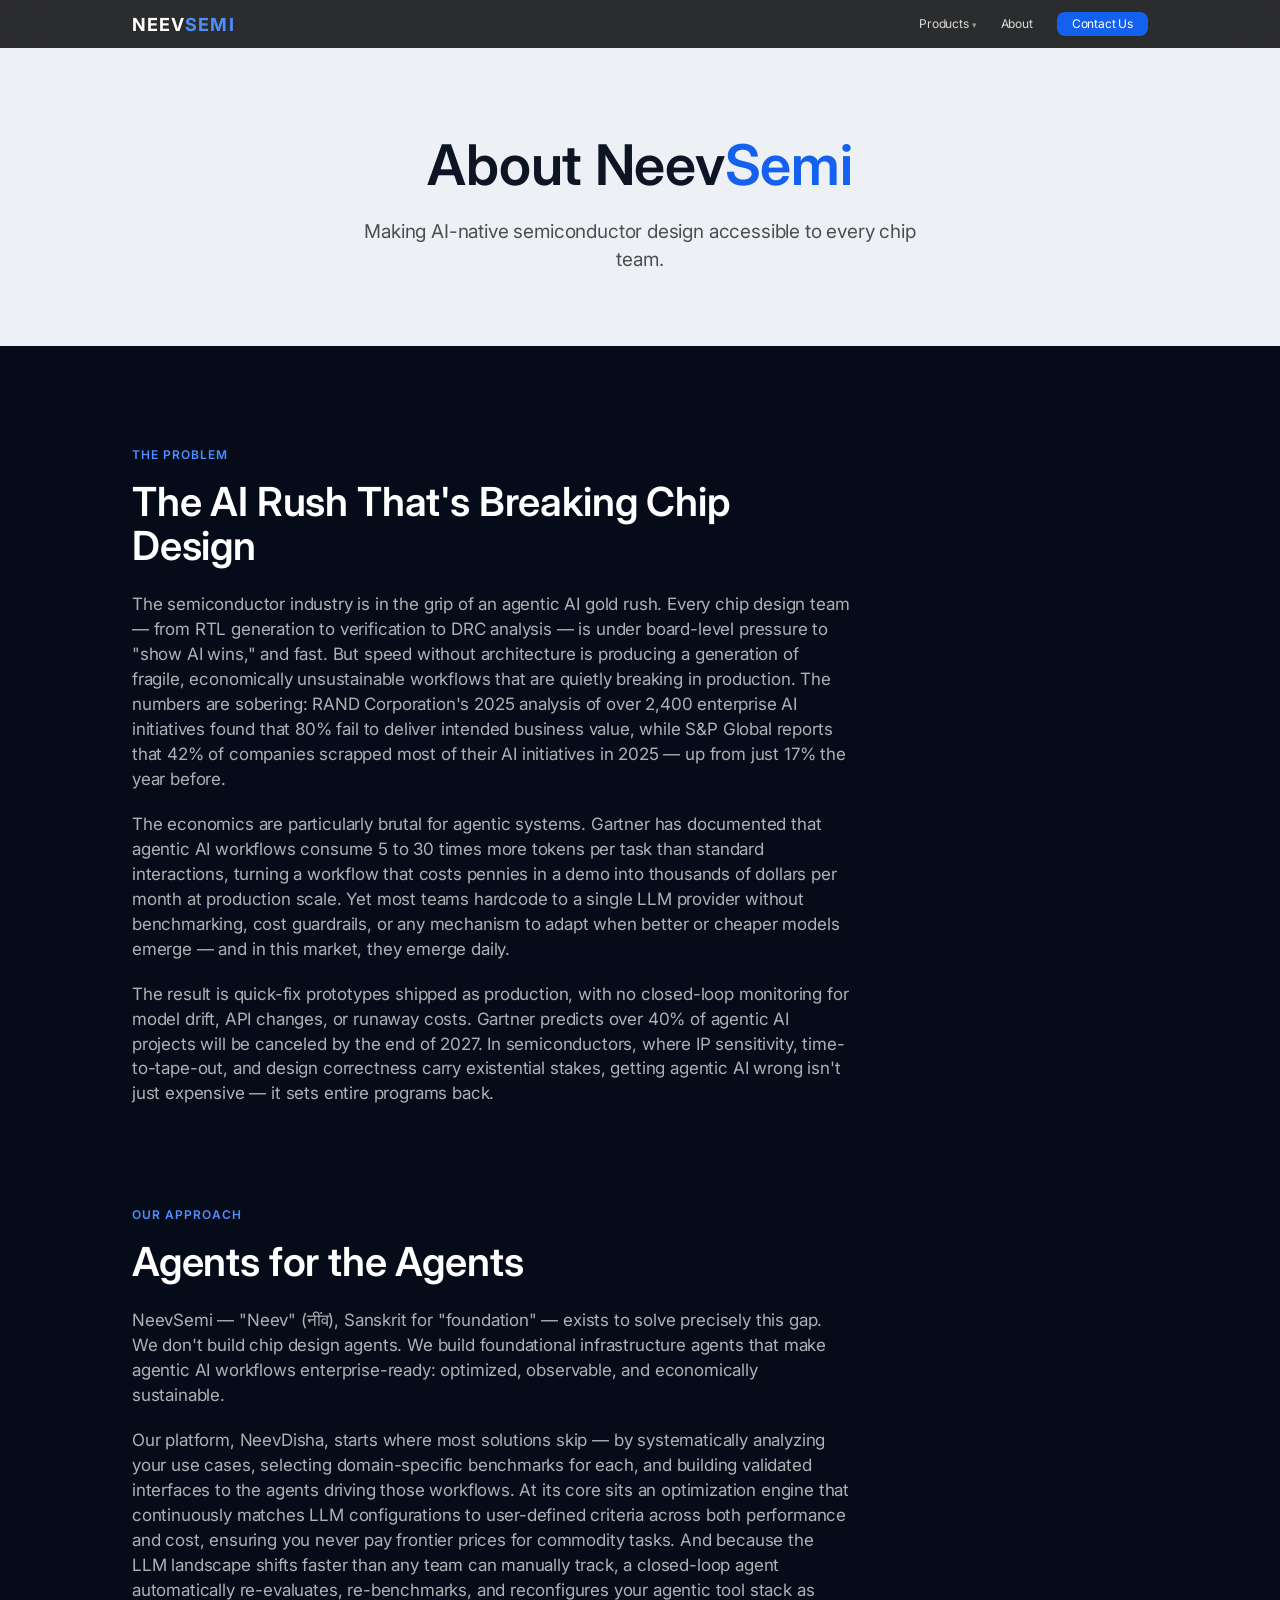
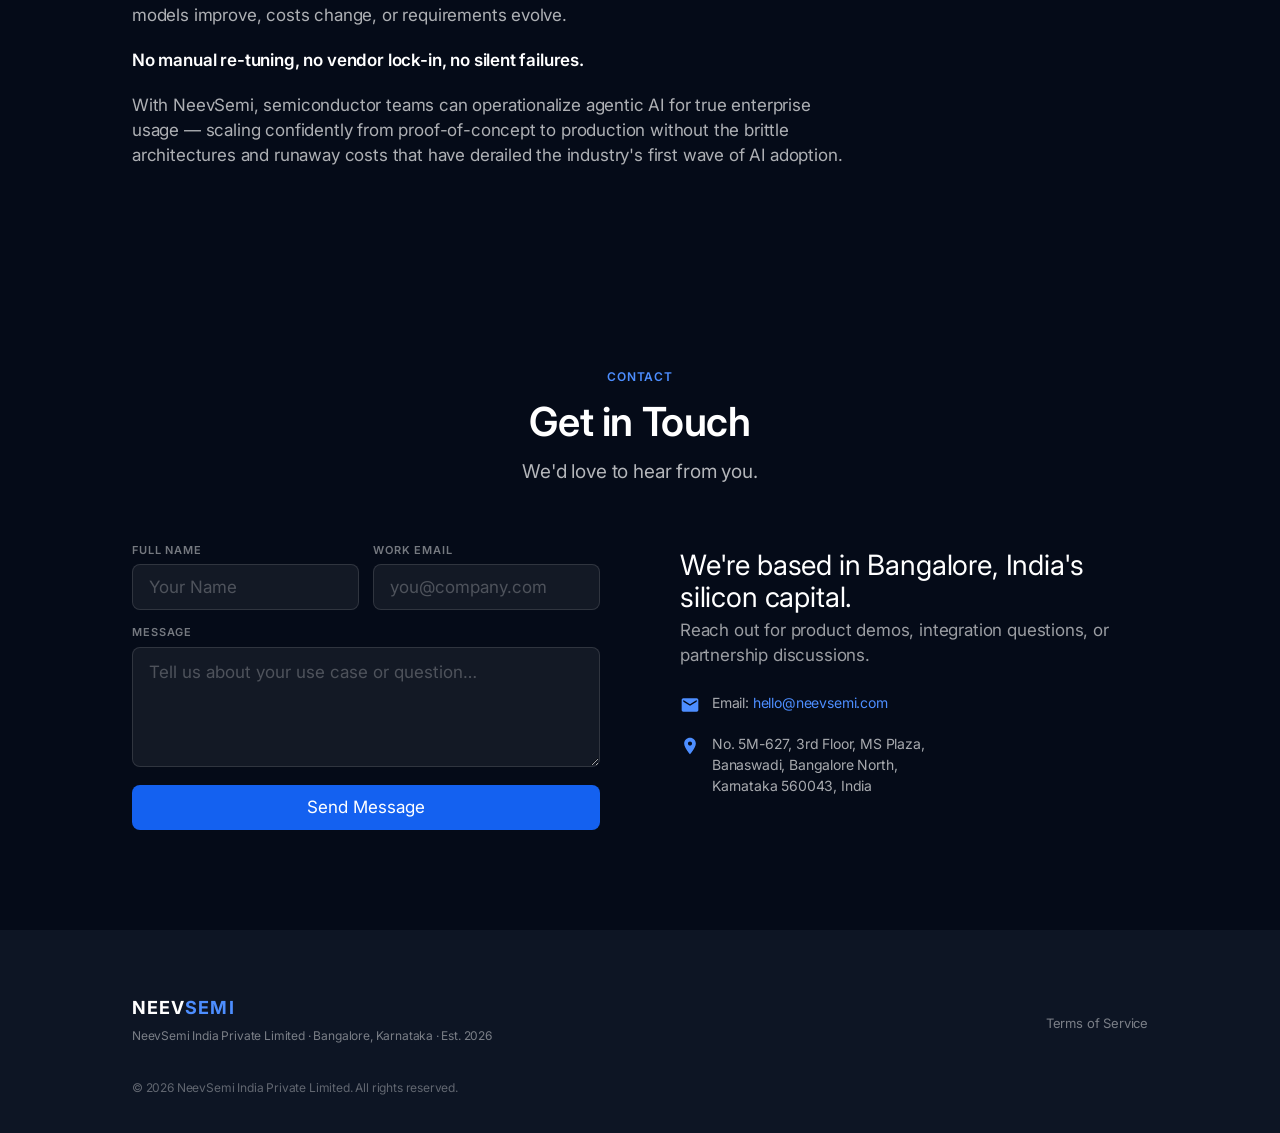
==== commit c91b3ce5: "Fix mobile nav: Products accordion, solid background, slide-in animation" ====
--- a/about.html
+++ b/about.html
@@ -46,7 +46,12 @@
 </nav>
 
 <div class="mobile-menu" role="dialog" aria-modal="true" aria-label="Navigation">
-  <a href="products/neeVdisha.html">NeevDisha</a>
+  <div class="mob-products">
+    <button class="mob-products-toggle" aria-expanded="false">Products <span class="mob-arrow">&#9660;</span></button>
+    <div class="mob-products-list">
+      <a href="products/neeVdisha.html">NeevDisha</a>
+    </div>
+  </div>
   <a href="about.html">About</a>
   <a href="about.html#contact" class="mob-cta">Contact Us</a>
 </div>
--- a/css/styles.css
+++ b/css/styles.css
@@ -206,38 +206,84 @@
 .nav__hamburger.open span:nth-child(2) { opacity: 0; }
 .nav__hamburger.open span:nth-child(3) { transform: translateY(-6.5px) rotate(-45deg); }
 
-/* Mobile overlay */
+/* Mobile overlay — slide from top, always solid background (no opacity bleed) */
 .mobile-menu {
   display: none;
   position: fixed;
-  inset: 48px 0 0 0;
-  z-index: 9998;
-  background: rgba(0,0,0,0.97);
+  top: 0; left: 0; right: 0; bottom: 0;
+  z-index: 9997;                         /* nav sits above at 9999 */
+  background: #0a0a0a;
   flex-direction: column;
   align-items: center;
   justify-content: center;
-  gap: 28px;
-  opacity: 0;
-  pointer-events: none;
-  transition: opacity 0.25s;
-}
-.mobile-menu.open { opacity: 1; pointer-events: all; }
-.mobile-menu a {
+  gap: 32px;
+  padding-top: 48px;                     /* clear the fixed nav */
+  transform: translateY(-100%);          /* fully off-screen when closed */
+  transition: transform 0.3s cubic-bezier(0.4, 0, 0.2, 1);
+  overflow-y: auto;
+  -webkit-overflow-scrolling: touch;
+}
+.mobile-menu.open { transform: translateY(0); }
+
+/* Base mobile link style */
+.mobile-menu > a,
+.mob-products-toggle {
   font-family: var(--font-display);
   font-size: 28px;
   font-weight: 400;
   color: var(--white);
-  letter-spacing: 0.196px;
+  letter-spacing: 0.01em;
   transition: color 0.2s;
-}
-.mobile-menu a:hover { color: var(--bright-blue); }
+  background: none;
+  border: none;
+  cursor: pointer;
+  padding: 0;
+  line-height: 1.3;
+}
+.mobile-menu > a:hover,
+.mob-products-toggle:hover { color: var(--bright-blue); }
+
 .mobile-menu .mob-cta {
   background: var(--apple-blue);
   padding: 10px 28px;
   border-radius: 8px;
   font-size: 17px !important;
-  color: var(--white);
-}
+  color: var(--white) !important;
+}
+
+/* Products accordion */
+.mob-products {
+  display: flex;
+  flex-direction: column;
+  align-items: center;
+  gap: 12px;
+}
+.mob-products-toggle {
+  display: flex;
+  align-items: center;
+  gap: 8px;
+}
+.mob-arrow {
+  font-size: 16px;
+  display: inline-block;
+  transition: transform 0.2s ease;
+}
+.mob-products.open .mob-arrow { transform: rotate(180deg); }
+
+.mob-products-list {
+  display: none;
+  flex-direction: column;
+  align-items: center;
+  gap: 14px;
+}
+.mob-products.open .mob-products-list { display: flex; }
+.mob-products-list a {
+  font-family: var(--font-display);
+  font-size: 20px !important;
+  color: rgba(255,255,255,0.55) !important;
+  transition: color 0.2s;
+}
+.mob-products-list a:hover { color: var(--bright-blue) !important; }
 
 /* ─── SECTIONS ───────────────────────────────────────────────────────── */
 .section { width: 100%; padding: var(--sec-pad); }
@@ -1150,16 +1196,9 @@
   transform: translateX(-50%) translateY(0);
 }
 
-/* ─── MINIMUM TOUCH TARGETS ─────────────────────────────────────────── */
-.nav__links > li > a,
-.nav__cta-link,
-.mobile-menu a,
-.dropdown-menu a {
-  min-height: 44px;
-  display: flex;
-  align-items: center;
-}
-.nav__links .nav-dropdown > a { display: flex; align-items: center; gap: 3px; min-height: 44px; }
+/* ─── NAV ALIGNMENT FIX ──────────────────────────────────────────────── */
+.nav__links li       { display: flex; align-items: center; }
+.nav__links li > a   { display: flex; align-items: center; line-height: 1; }
 
 /* ─── HONEYPOT FIELD (hidden from users, visible to bots) ───────────── */
 .hn-pot {
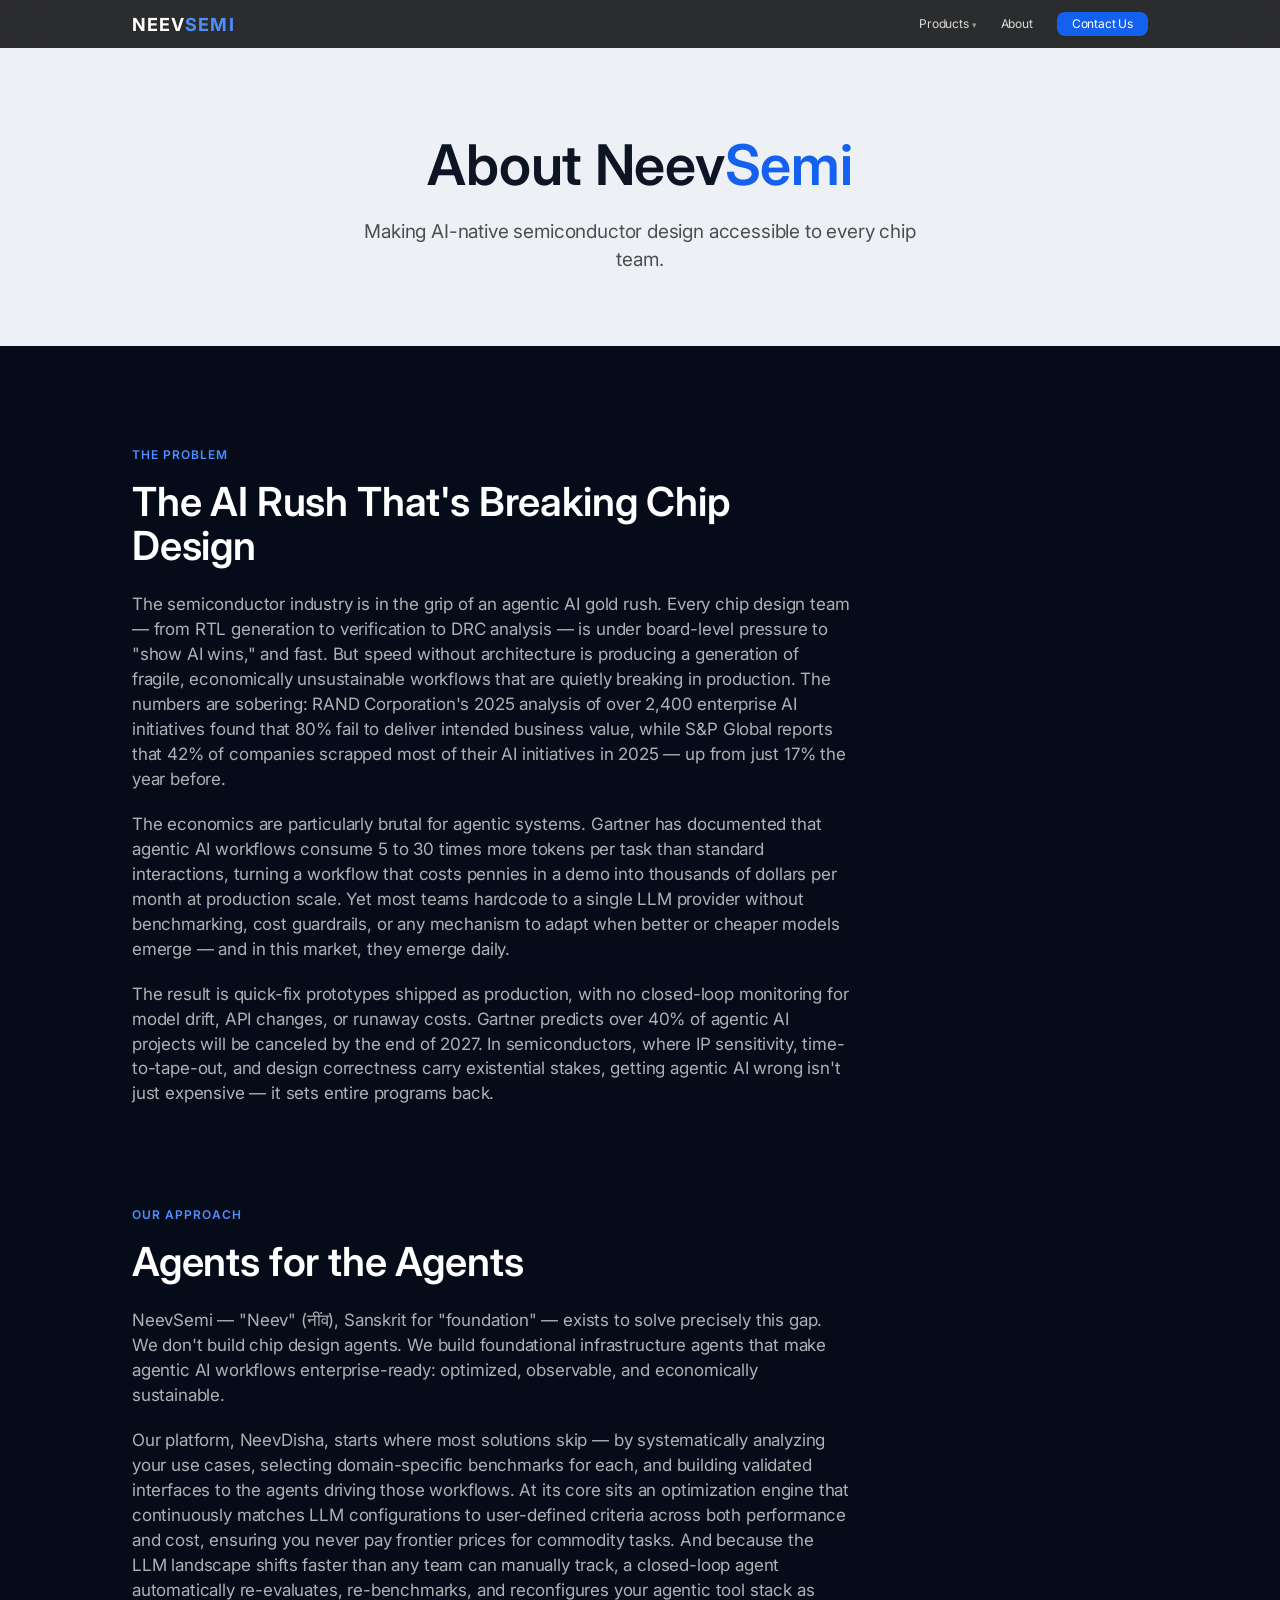
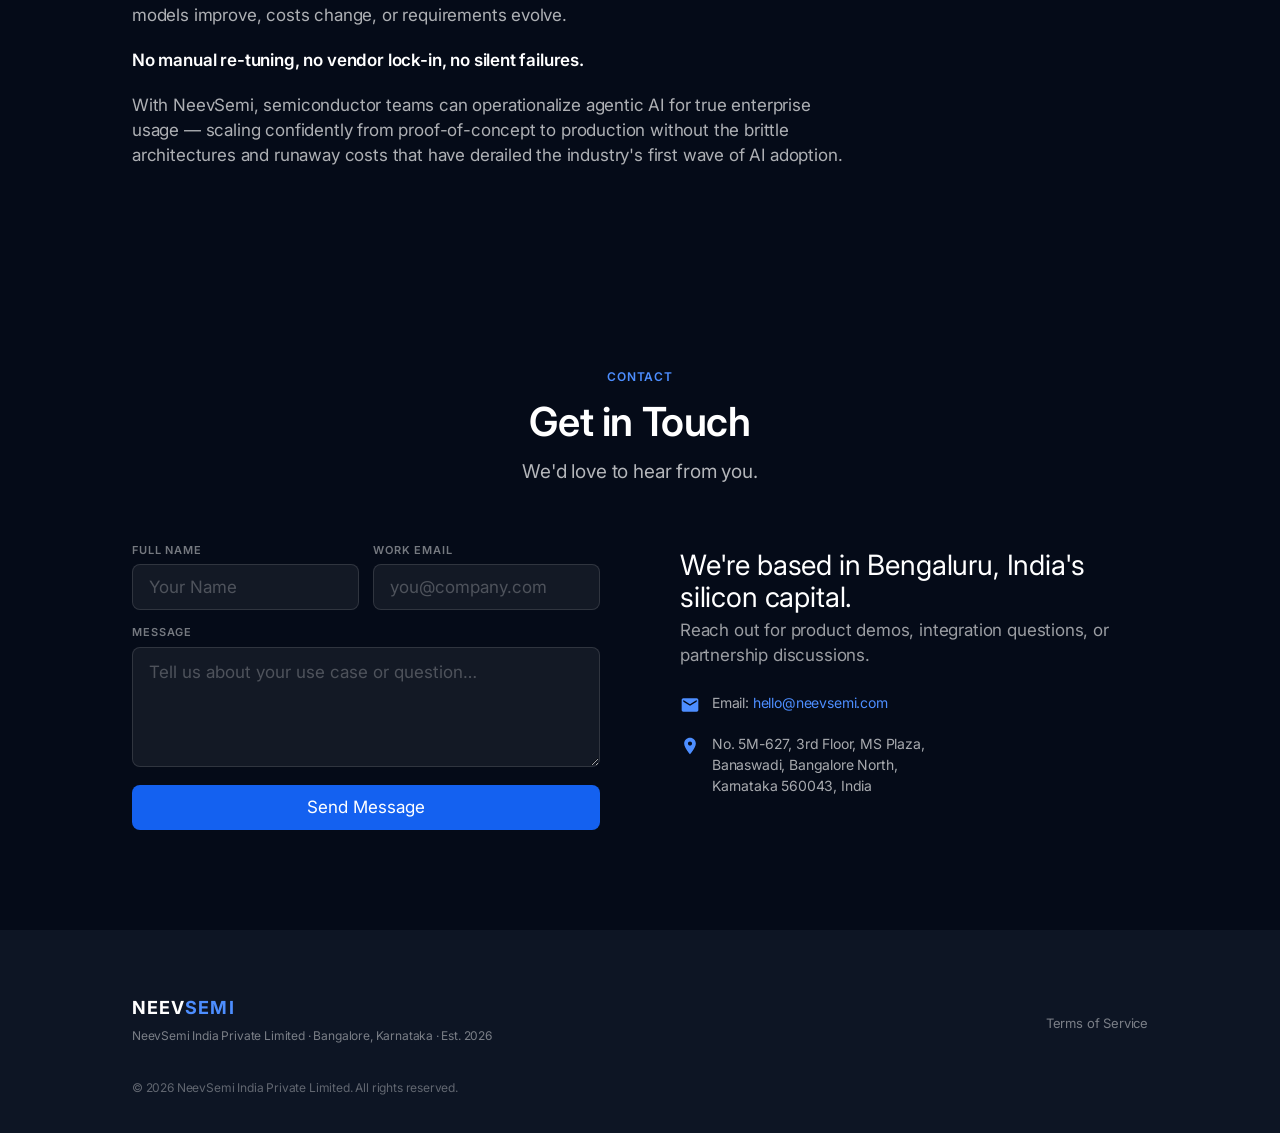
==== commit 7214b7fe: "Fix: Bangalore to Bengaluru" ====
--- a/about.html
+++ b/about.html
@@ -5,14 +5,14 @@
   <meta name="viewport" content="width=device-width, initial-scale=1.0" />
   <title>About Us | NeevSemi</title>
   <meta name="description" content="NeevSemi builds foundational infrastructure agents that make agentic AI workflows enterprise-ready for semiconductor teams." />
-  <link rel="canonical" href="https://neevsemi.com/about.html" />
+  <link rel="canonical" href="https://neevsemi.com/about" />
   <!-- Favicon -->
   <link rel="icon" type="image/png" sizes="32x32" href="logo.png" />
   <link rel="icon" type="image/png" sizes="16x16" href="logo.png" />
   <link rel="apple-touch-icon" href="logo.png" />
   <!-- Open Graph -->
   <meta property="og:type"        content="website" />
-  <meta property="og:url"         content="https://neevsemi.com/about.html" />
+  <meta property="og:url"         content="https://neevsemi.com/about" />
   <meta property="og:title"       content="About Us | NeevSemi" />
   <meta property="og:description" content="NeevSemi builds foundational infrastructure agents that make agentic AI workflows enterprise-ready for semiconductor teams." />
   <meta property="og:site_name"   content="NeevSemi" />
@@ -20,6 +20,8 @@
   <meta name="twitter:card"        content="summary" />
   <meta name="twitter:title"       content="About Us | NeevSemi" />
   <meta name="twitter:description" content="NeevSemi builds foundational infrastructure agents that make agentic AI workflows enterprise-ready for semiconductor teams." />
+  <link rel="manifest" href="manifest.json" />
+  <meta name="theme-color" content="#050b18" />
   <link rel="stylesheet" href="css/styles.css" />
 </head>
 <body>
@@ -125,7 +127,7 @@
       </form>
       <div class="contact-info">
         <div>
-          <h3>We're based in Bangalore, India's silicon capital.</h3>
+          <h3>We're based in Bengaluru, India's silicon capital.</h3>
           <p>Reach out for product demos, integration questions, or partnership discussions.</p>
         </div>
         <div style="display:flex;flex-direction:column;gap:18px;">
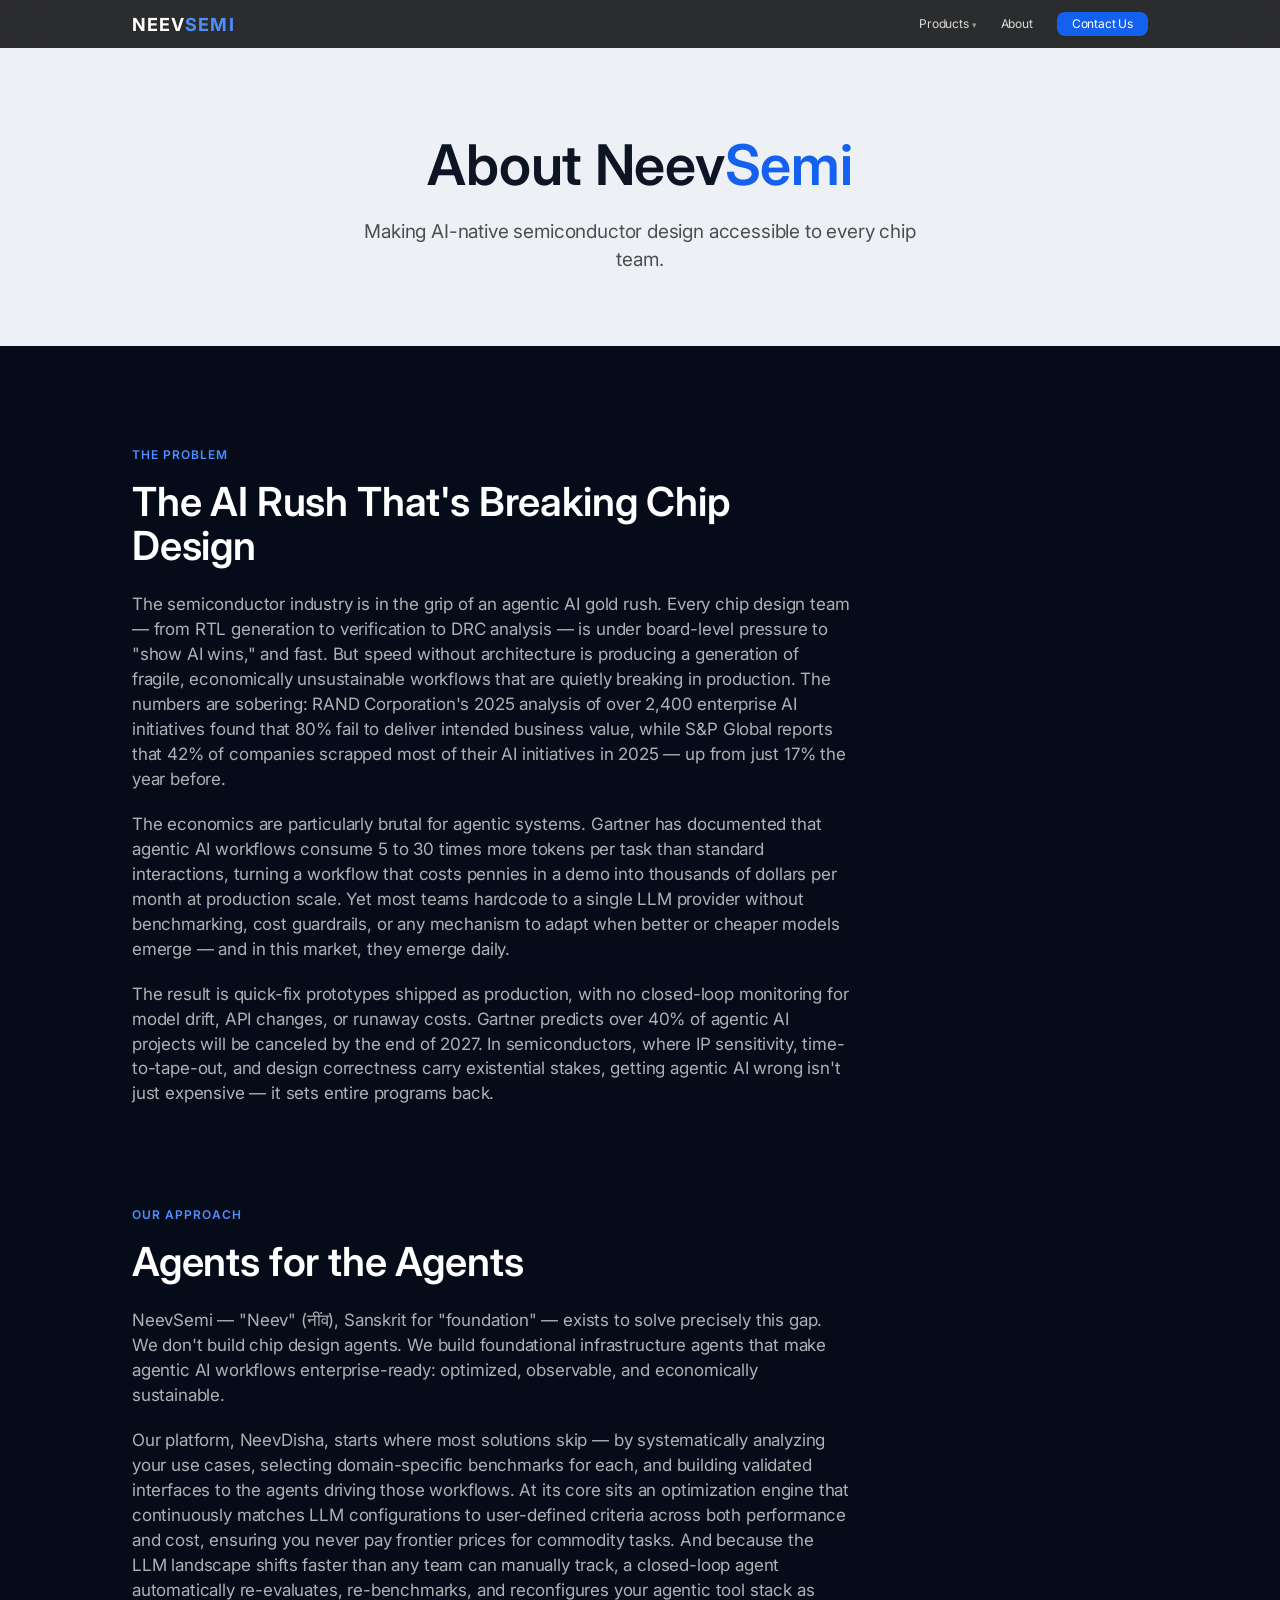
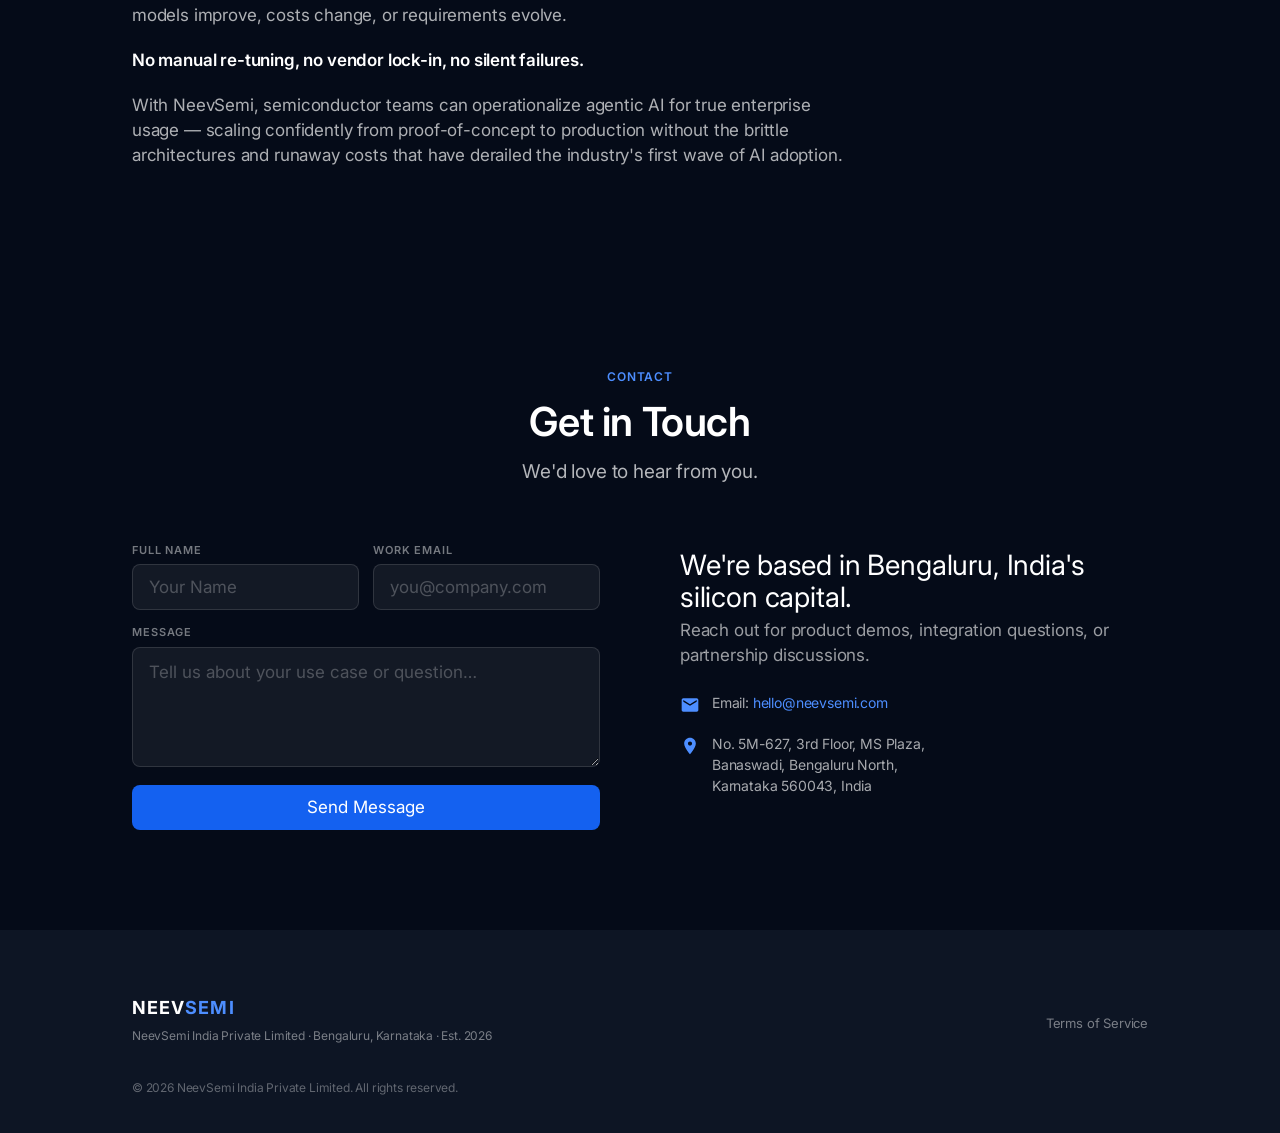
==== commit e02e4278: "Fix Bengaluru everywhere" ====
--- a/about.html
+++ b/about.html
@@ -30,16 +30,16 @@
 <!-- ═══ NAV ═══════════════════════════════════════════════════════════ -->
 <nav class="nav">
   <div class="nav__inner">
-    <a href="index.html" class="nav__logo">Neev<span>Semi</span></a>
+    <a href="index" class="nav__logo">Neev<span>Semi</span></a>
     <ul class="nav__links">
       <li class="nav-dropdown">
         <a href="#">Products</a>
         <div class="dropdown-menu">
-          <a href="products/neeVdisha.html">NeevDisha<span>Foundational Agentic Platform</span></a>
+          <a href="products/neeVdisha">NeevDisha<span>Foundational Agentic Platform</span></a>
         </div>
       </li>
-      <li><a href="about.html">About</a></li>
-      <li><a href="about.html#contact" class="nav__cta-link">Contact Us</a></li>
+      <li><a href="about">About</a></li>
+      <li><a href="about#contact" class="nav__cta-link">Contact Us</a></li>
     </ul>
     <button class="nav__hamburger" aria-label="Menu">
       <span></span><span></span><span></span>
@@ -51,11 +51,11 @@
   <div class="mob-products">
     <button class="mob-products-toggle" aria-expanded="false">Products <span class="mob-arrow">&#9660;</span></button>
     <div class="mob-products-list">
-      <a href="products/neeVdisha.html">NeevDisha</a>
+      <a href="products/neeVdisha">NeevDisha</a>
     </div>
   </div>
-  <a href="about.html">About</a>
-  <a href="about.html#contact" class="mob-cta">Contact Us</a>
+  <a href="about">About</a>
+  <a href="about#contact" class="mob-cta">Contact Us</a>
 </div>
 
 <main id="main">
@@ -141,7 +141,7 @@
             <svg viewBox="0 0 24 24" fill="none" xmlns="http://www.w3.org/2000/svg">
               <path d="M12 2C8.13 2 5 5.13 5 9c0 5.25 7 13 7 13s7-7.75 7-13c0-3.87-3.13-7-7-7zm0 9.5c-1.38 0-2.5-1.12-2.5-2.5S10.62 6.5 12 6.5s2.5 1.12 2.5 2.5S13.38 11.5 12 11.5z" fill="currentColor"/>
             </svg>
-            <p>No. 5M-627, 3rd Floor, MS Plaza,<br>Banaswadi, Bangalore North,<br>Karnataka 560043, India</p>
+            <p>No. 5M-627, 3rd Floor, MS Plaza,<br>Banaswadi, Bengaluru North,<br>Karnataka 560043, India</p>
           </div>
         </div>
       </div>
@@ -157,10 +157,10 @@
     <div class="footer__simple">
       <div class="footer__brand-simple">
         <h3>Neev<span>Semi</span></h3>
-        <p>NeevSemi India Private Limited · Bangalore, Karnataka · Est. 2026</p>
+        <p>NeevSemi India Private Limited · Bengaluru, Karnataka · Est. 2026</p>
       </div>
       <div class="footer__legal-simple">
-        <a href="terms.html">Terms of Service</a>
+        <a href="terms">Terms of Service</a>
       </div>
     </div>
     <div class="footer__bottom">
--- a/css/styles.css
+++ b/css/styles.css
@@ -1202,12 +1202,7 @@
 
 /* ─── HONEYPOT FIELD (hidden from users, visible to bots) ───────────── */
 .hn-pot {
-  position: absolute;
-  left: -9999px;
-  opacity: 0;
-  pointer-events: none;
-  height: 0;
-  overflow: hidden;
+  display: none;
 }
 
 /* ─── FORM LOADING STATE ─────────────────────────────────────────────── */
